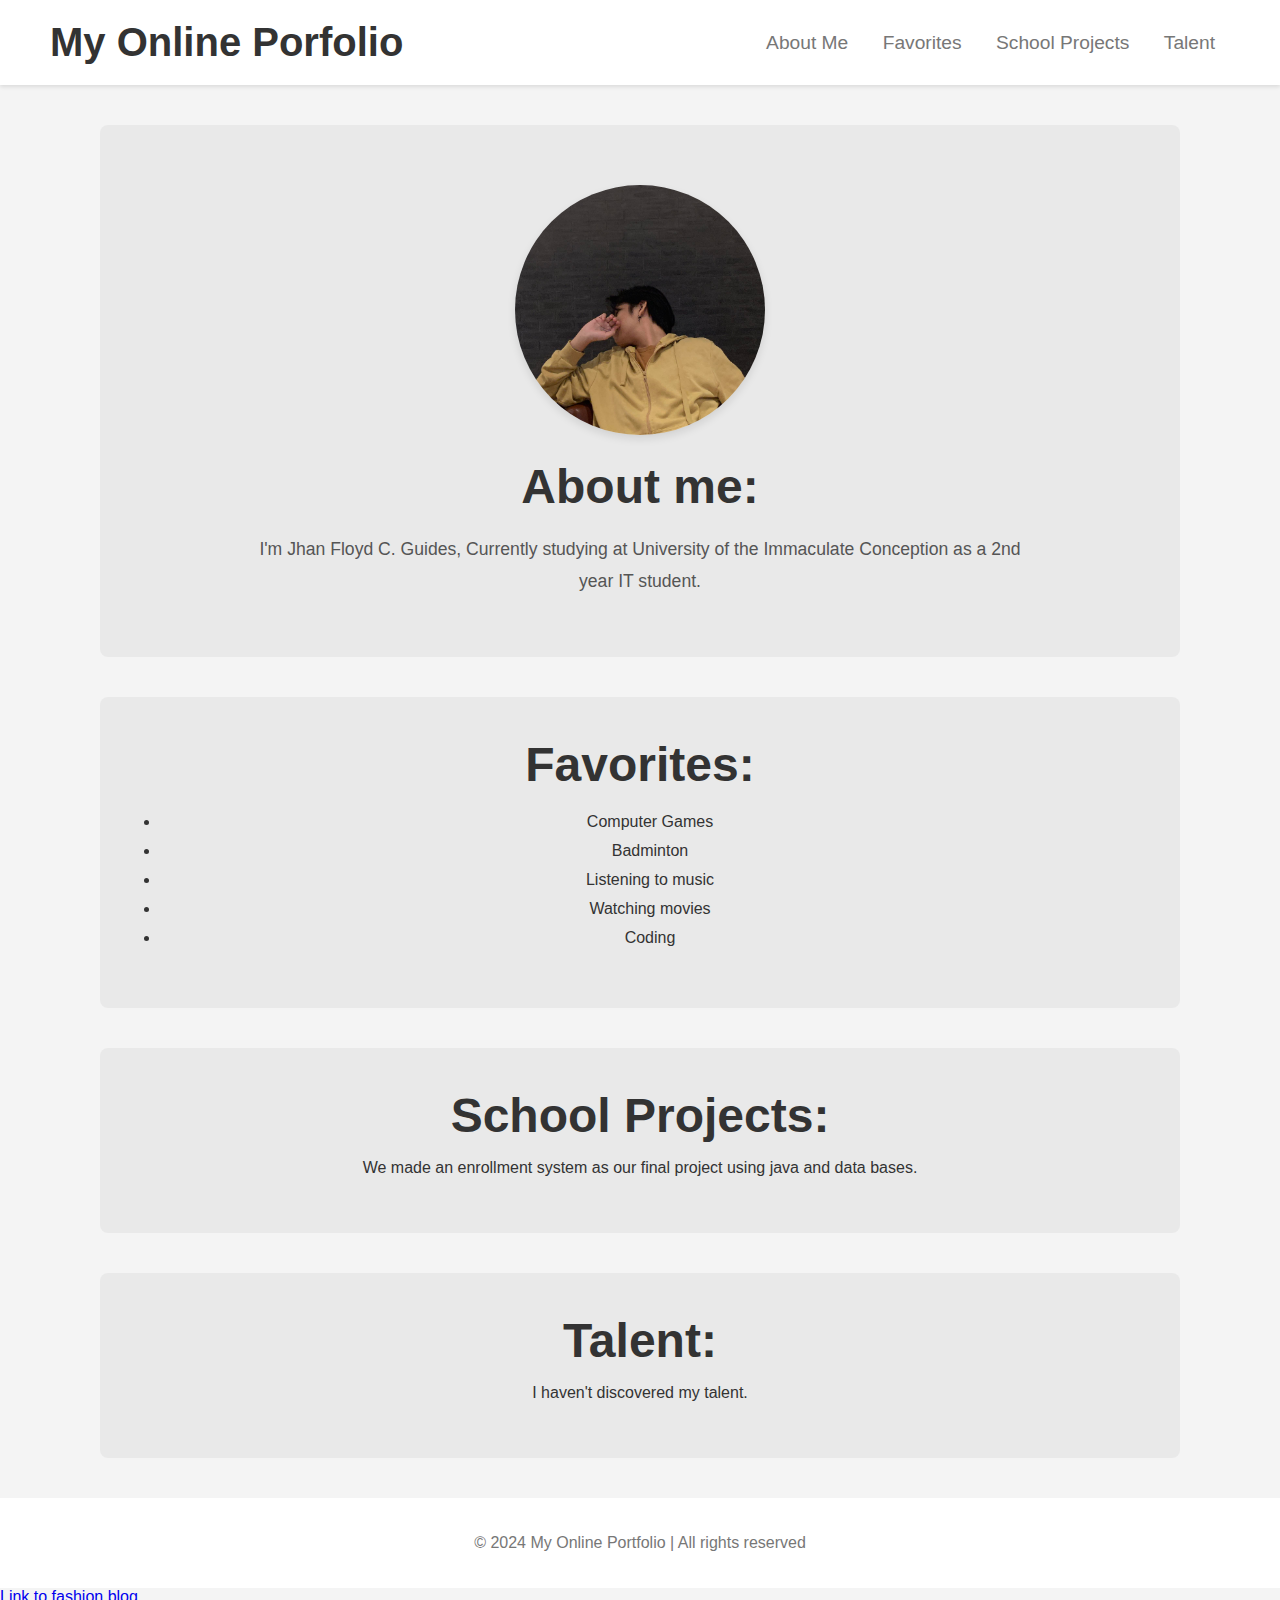
==== index.html @ f12caa39 "update" ====
<!DOCTYPE html>
<html lang="en">
<link rel="stylesheet" href="style.css">
  
<head>
    <meta charset="UTF-8">
    <meta name="viewport" content="width=device-width, initial-scale=1.0">
    <title>Document</title>
</head>
<body>
  <header>
    <h1>My Online Porfolio</h1>
    <nav>
      <a href="#about">About Me</a>
      <a href="#Favorites">Favorites</a>
      <a href="#Projects">School Projects</a>
      <a href="#Talent">Talent</a>
    </nav>
  </header>

      <section id="about">  
      <img src="prof.jpg" alt="profile pic" class="profile-img">     
      <h2>About me:</h2>   
       <p class="intro-text"> I'm Jhan Floyd C. Guides, Currently studying at University of the Immaculate Conception as a 2nd year IT student. </p>
      </section>

      <section id="Favorites">
      <h2>Favorites:</h2>
      <ul>
        <li>Computer Games</li>
        <li>Badminton</li>
        <li>Listening to music</li>
        <li>Watching movies</li>     
        <li>Coding</li>
      </ul>
      </section>

      <section id="Projects">
      <h2>School Projects:</h2>   
       <p> We made an enrollment system as our final project using java and data bases. </p>
      </section>

      <section id="Talent">
      <h2>Talent:</h2>    
       <p> I haven't discovered my talent. </p>
      </section>

      <footer>
        <p>© 2024 My Online Portfolio | All rights reserved</p>
      </footer>

       <a href="html/fashionblog/fashionblog.html">Link to fashion blog</a>
</body>
</html>
---- style.css ----
body {
  font-family: 'Arial', sans-serif;
  background-color: #f4f4f4;
  margin: 0;
  padding: 0;
  color: #333;
}

header {
  display: flex;
  justify-content: space-between;
  align-items: center;
  padding: 20px 50px;
  background-color: #fff;
  box-shadow: 0 2px 4px rgba(0, 0, 0, 0.1);
}

header h1 {
  margin: 0;
  font-size: 2.5em;
  font-weight: bold;
  color: #333;
}

header p {
  font-size: 1.2em;
  color: #777;
}

nav {
  margin-left: auto;
}

nav a {
  color: #777;
  text-decoration: none;
  margin: 0 15px;
  font-size: 1.2em;
}

nav a:hover {
  color: #ffdd57;
}

section {
  text-align: center;
  padding: 40px;
  background-color: #e9e9e9;
  border-radius: 8px;
  margin: 40px auto;
  width: 80%;
  max-width: 1000px;
}

ul {
  list-style-type: disc;
  padding-left: 20px;
  line-height: 1.8;
}

.profile-img {
  width: 250px;
  height: 250px;
  border-radius: 50%;
  object-fit: cover;
  box-shadow: 0 4px 8px rgba(0, 0, 0, 0.1);
  margin: 20px 0;
}

h2 {
  font-size: 3em;
  color: #333;
  margin: 0;
}

h2 span {
  display: block;
  font-size: 1.2em;
  color: #777;
}

.intro-text {
  font-size: 1.1em;
  line-height: 1.8;
  color: #555;
  max-width: 800px;
  margin: 20px auto;
}


footer {
  text-align: center;
  padding: 20px;
  background-color: #fff;
  margin-top: 40px;
}

footer p {
  color: #777;
  font-size: 1em;
}
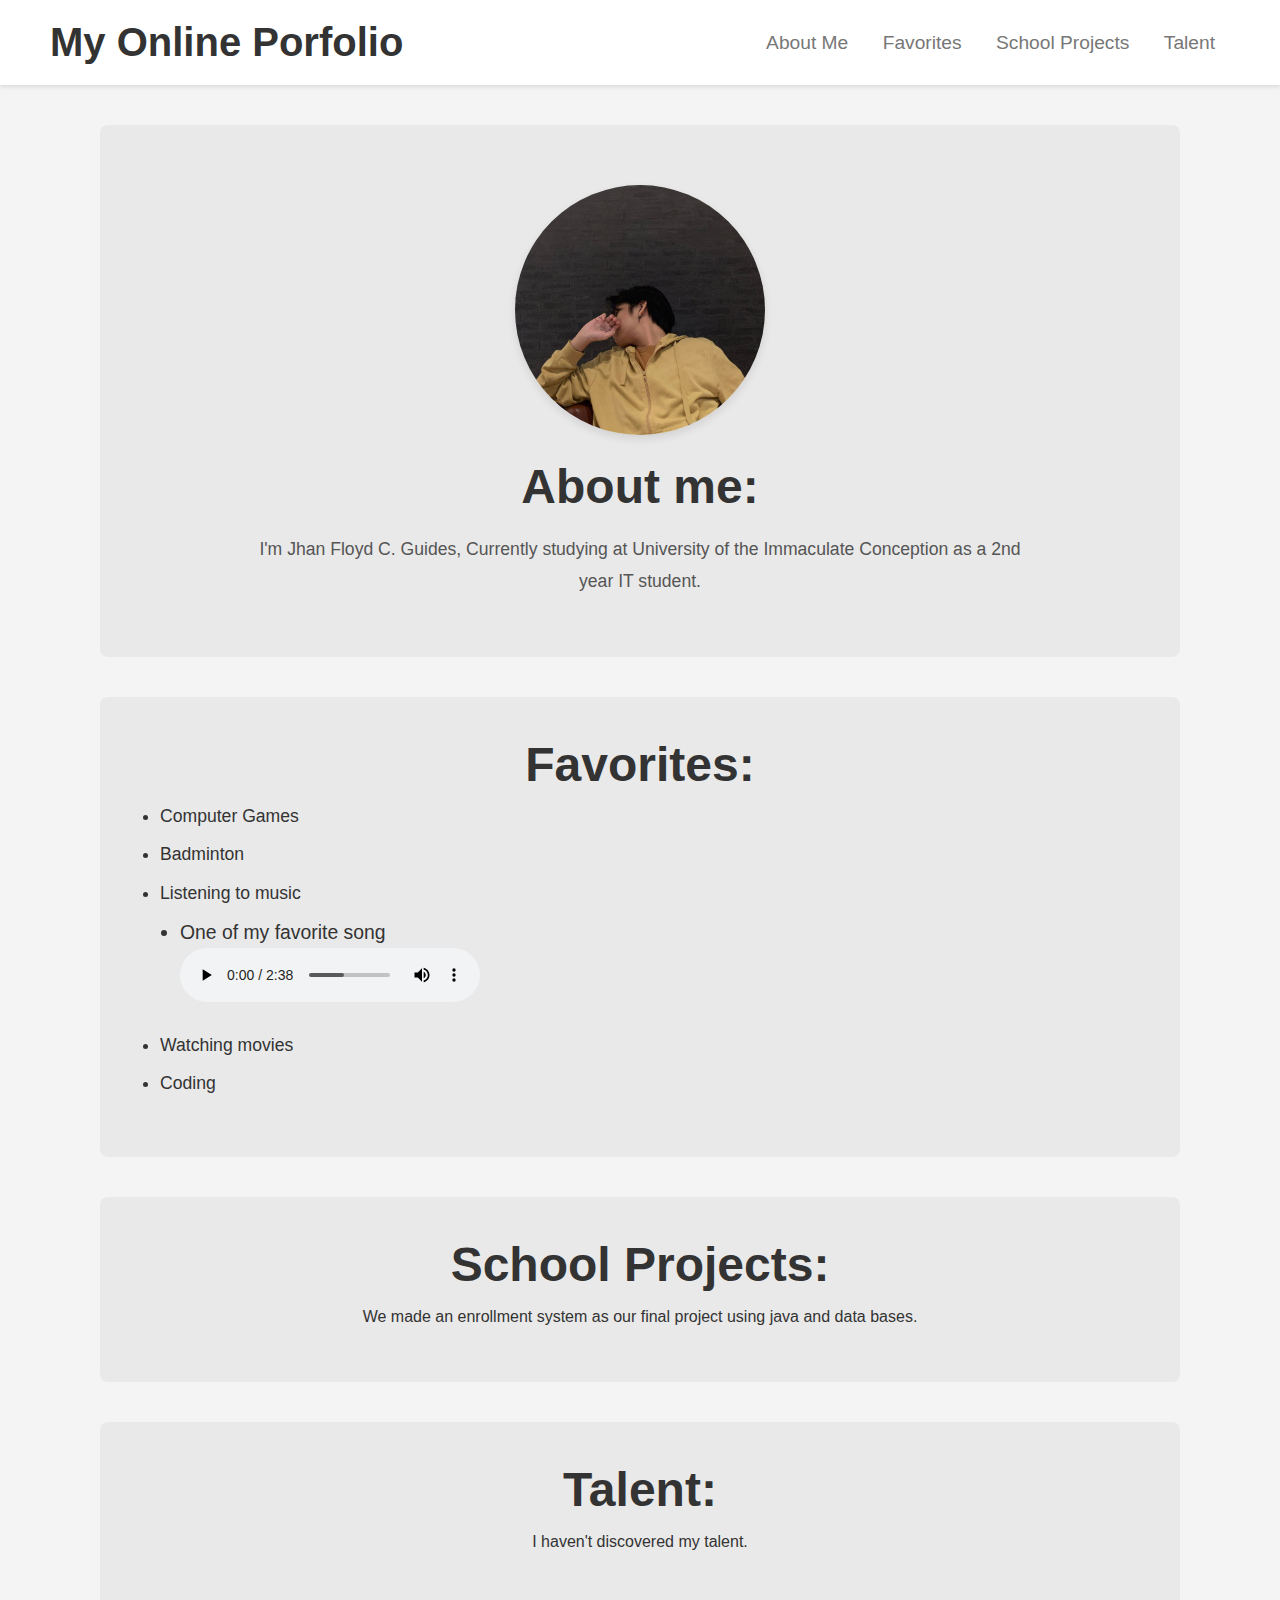
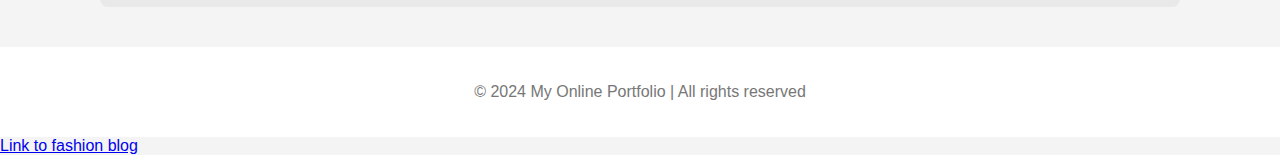
==== commit 9f4fd573: "update" ====
--- a/index.html
+++ b/index.html
@@ -28,8 +28,21 @@
       <h2>Favorites:</h2>
       <ul>
         <li>Computer Games</li>
-        <li>Badminton</li>
-        <li>Listening to music</li>
+        <li>Badminton</li> 
+        <li>Listening to music
+          <ul>
+          <li>  
+          One of my favorite song
+          <br>
+          <audio controls>
+          <source src="song.mp3" type="audio/mpeg">
+          Your browser does not support the audio element.
+      </audio>
+        </li>
+        </ul>
+      </li>
+    
+ 
         <li>Watching movies</li>     
         <li>Coding</li>
       </ul>
--- a/style.css
+++ b/style.css
@@ -42,6 +42,21 @@
   color: #ffdd57;
 }
 
+ul {
+  list-style-type: disc;
+  padding-left: 20px;
+  margin-top: 0;
+  margin-bottom: 20px;
+}
+
+ul li {
+  text-align: left;
+  margin: 10px 0;
+  line-height: 1.6;
+  font-size: 1.1em;
+}
+
+
 section {
   text-align: center;
   padding: 40px;
@@ -52,11 +67,7 @@
   max-width: 1000px;
 }
 
-ul {
-  list-style-type: disc;
-  padding-left: 20px;
-  line-height: 1.8;
-}
+
 
 .profile-img {
   width: 250px;
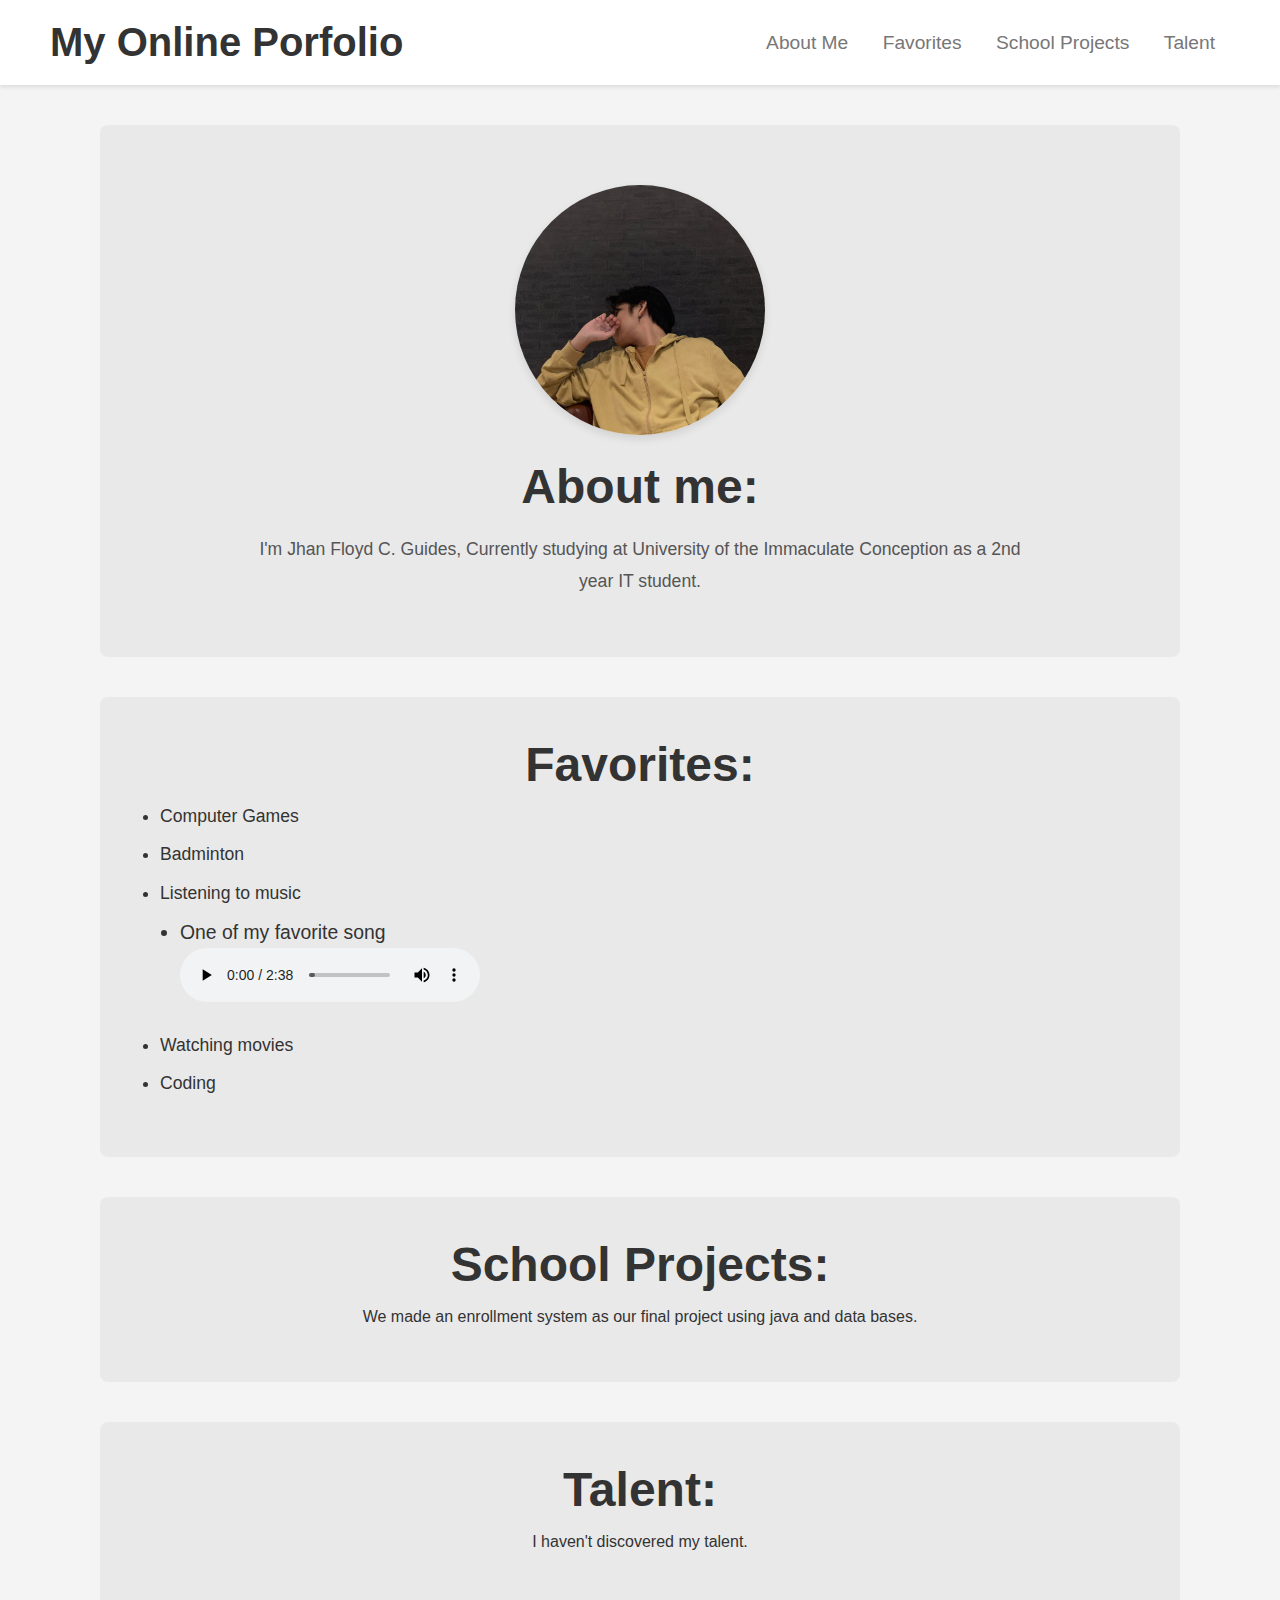
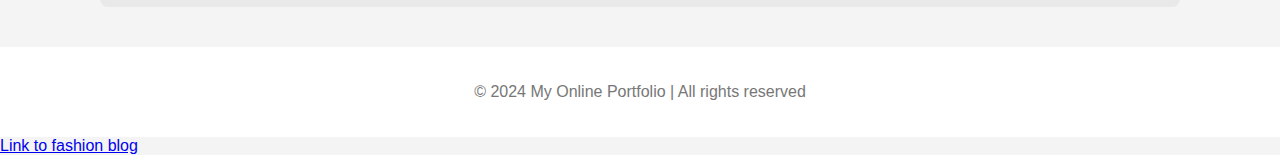
==== commit 8b06831f: "alignment" ====
--- a/index.html
+++ b/index.html
@@ -41,8 +41,7 @@
         </li>
         </ul>
       </li>
-    
- 
+     
         <li>Watching movies</li>     
         <li>Coding</li>
       </ul>
--- a/style.css
+++ b/style.css
@@ -43,6 +43,7 @@
 }
 
 ul {
+  text-align: left;
   list-style-type: disc;
   padding-left: 20px;
   margin-top: 0;
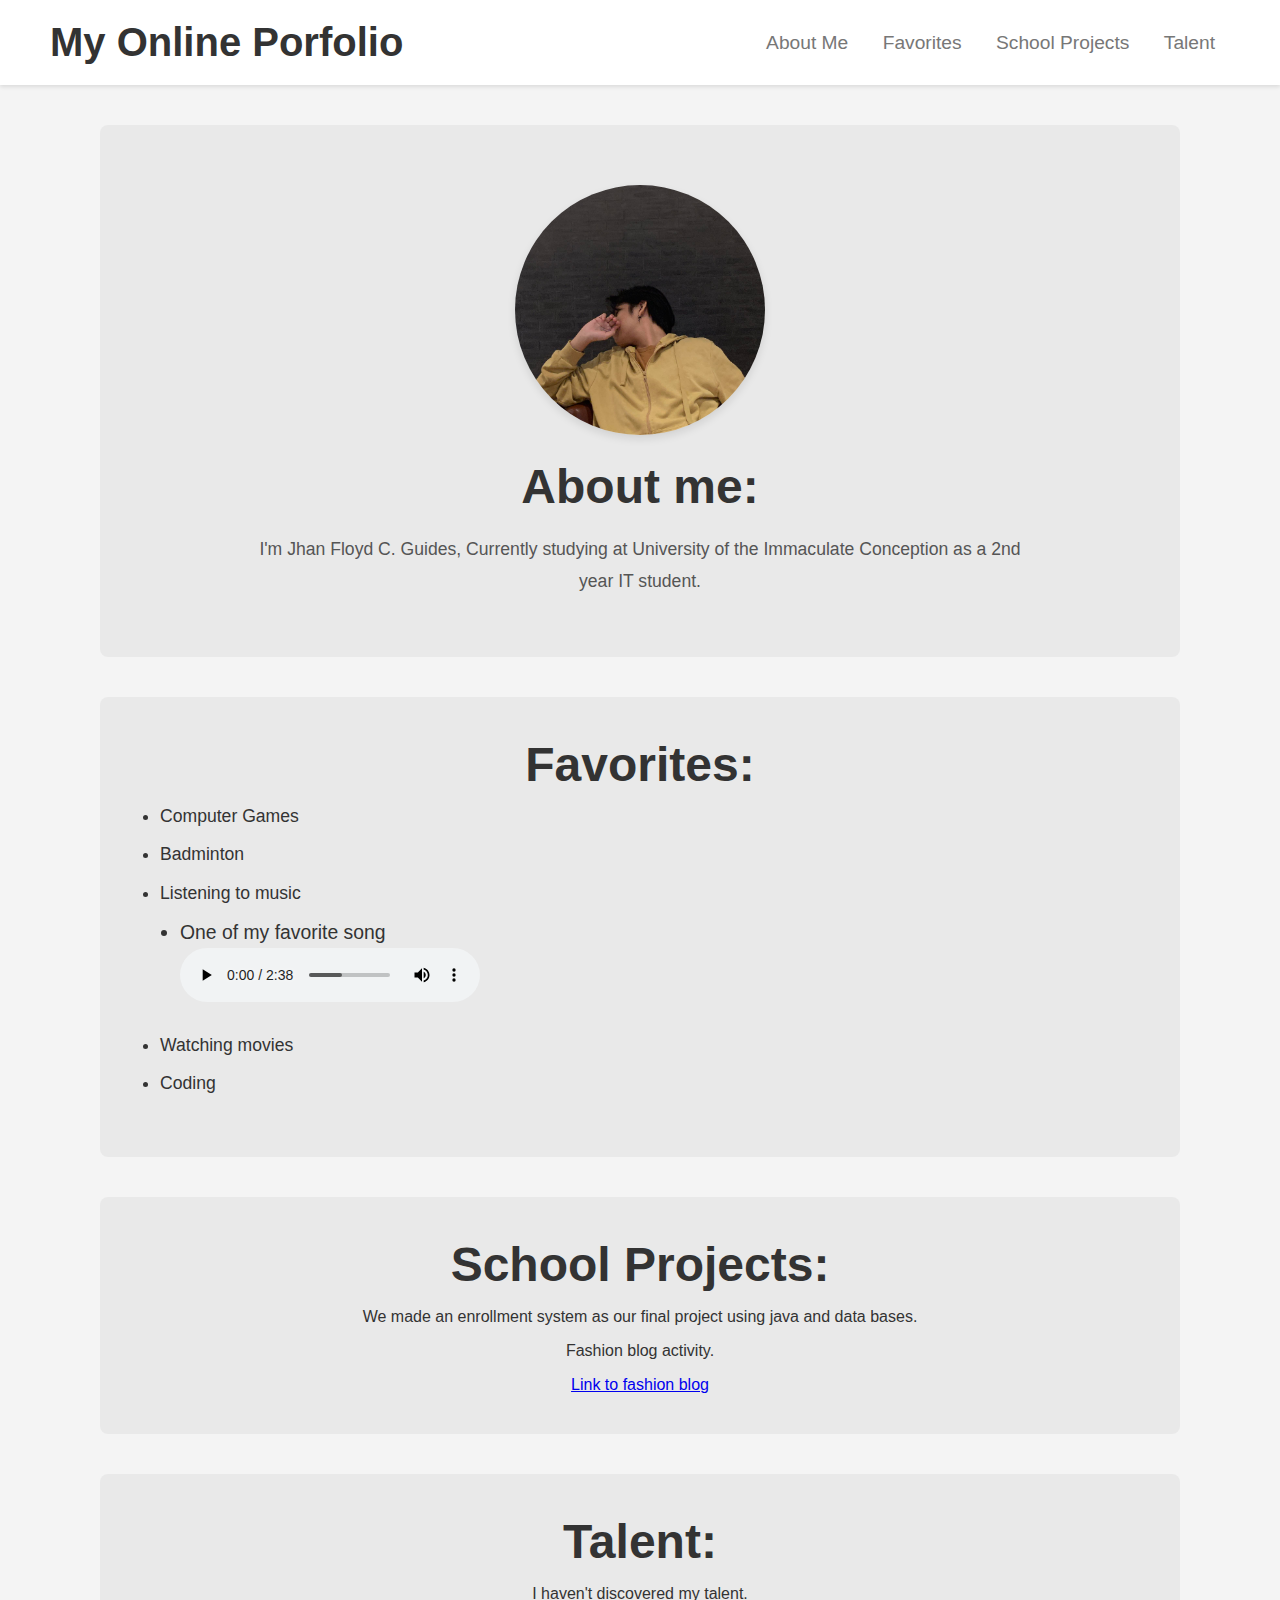
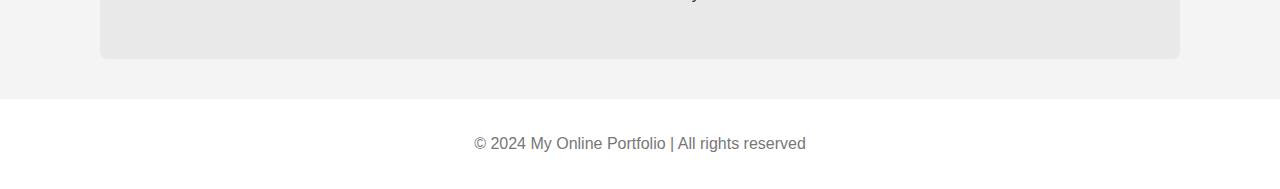
==== commit 18886291: "update" ====
--- a/index.html
+++ b/index.html
@@ -49,7 +49,12 @@
 
       <section id="Projects">
       <h2>School Projects:</h2>   
+      
        <p> We made an enrollment system as our final project using java and data bases. </p>
+      
+        <p>Fashion blog activity.</p>
+        
+       <a href="html/fashionblog/fashionblog.html">Link to fashion blog</a>
       </section>
 
       <section id="Talent">
@@ -61,6 +66,6 @@
         <p>© 2024 My Online Portfolio | All rights reserved</p>
       </footer>
 
-       <a href="html/fashionblog/fashionblog.html">Link to fashion blog</a>
+       
 </body>
 </html>
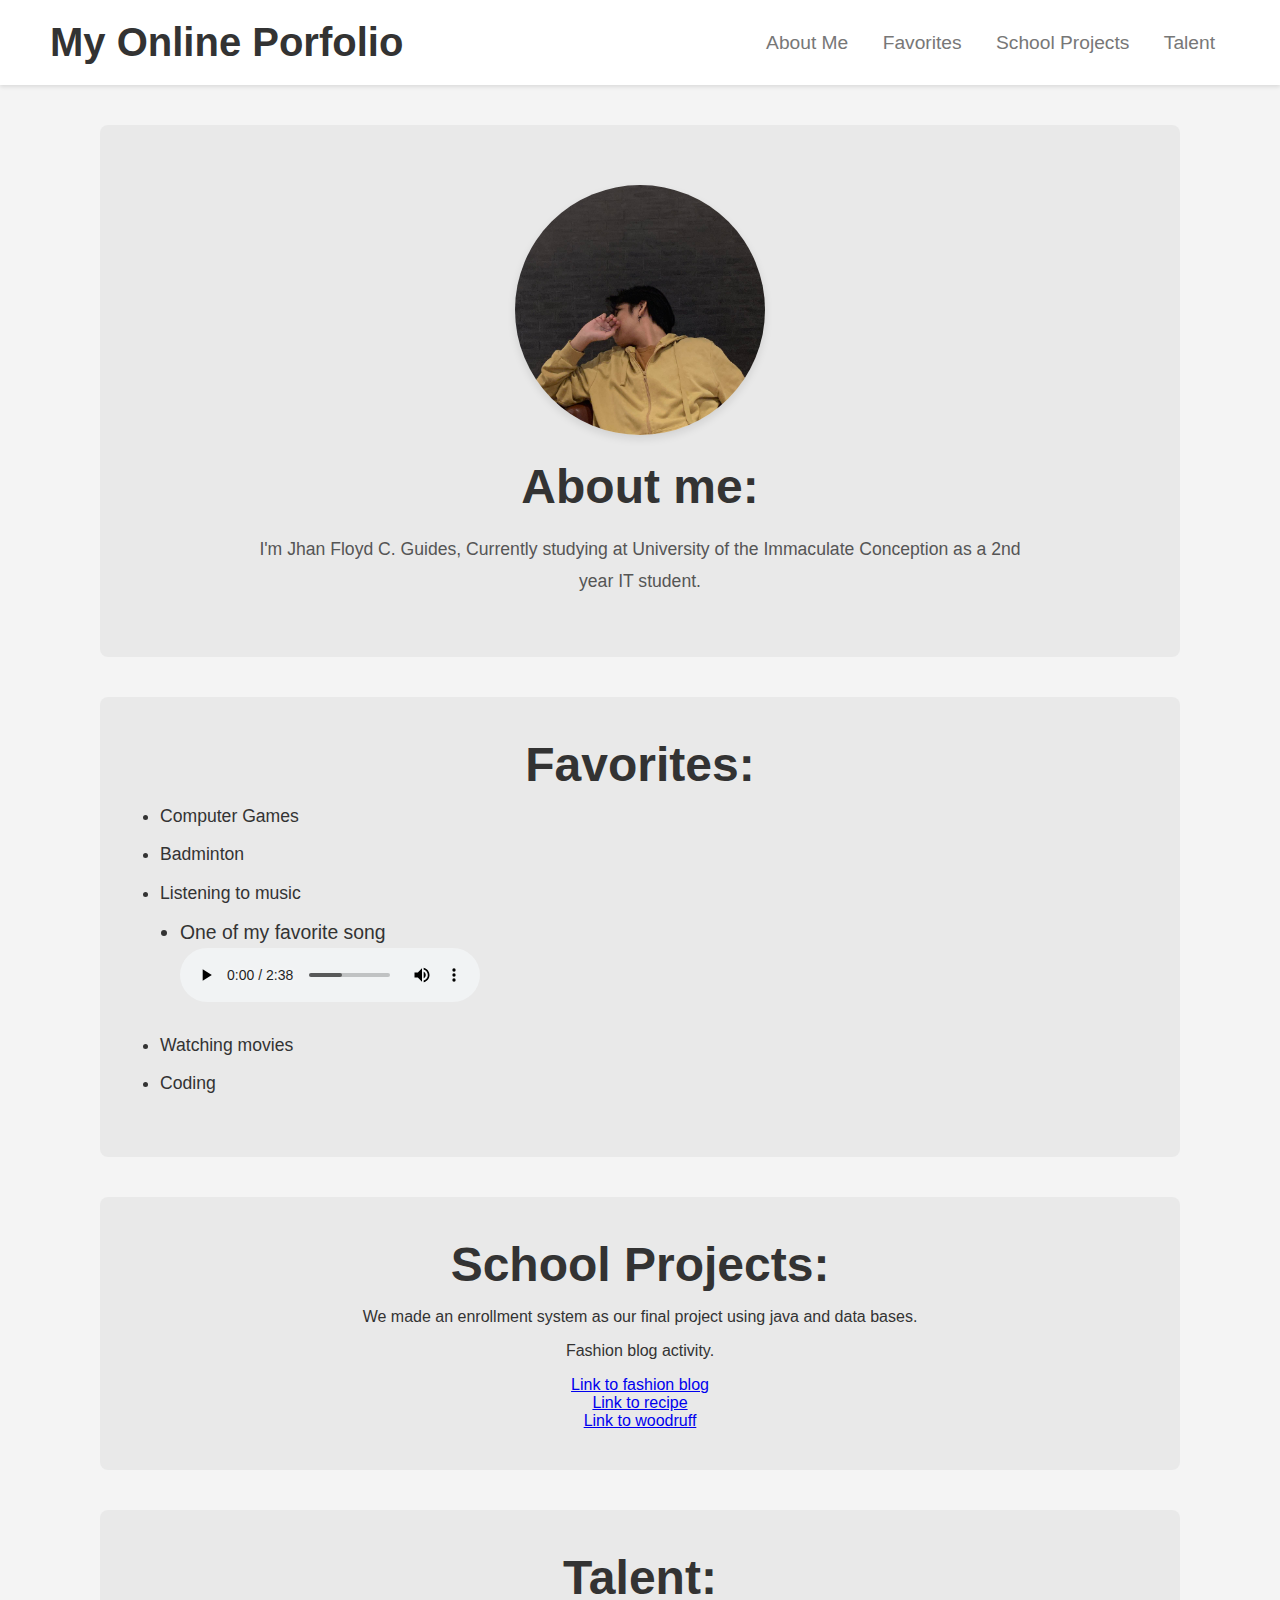
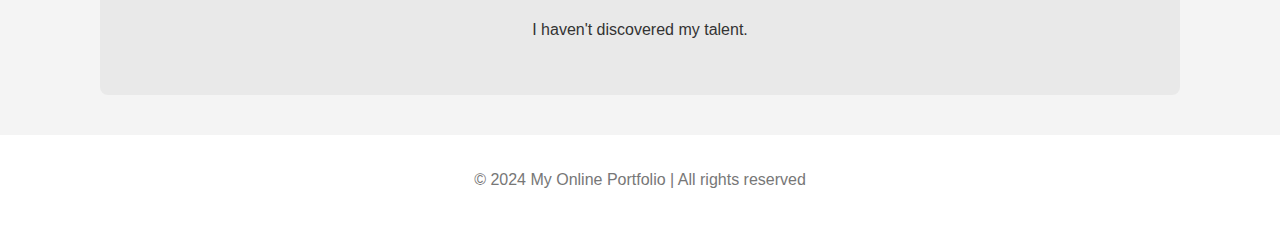
==== commit 66b87c6c: "update" ====
--- a/index.html
+++ b/index.html
@@ -55,6 +55,12 @@
         <p>Fashion blog activity.</p>
         
        <a href="html/fashionblog/fashionblog.html">Link to fashion blog</a>
+       <br>
+       <a href="recipe/recipe.html">Link to recipe</a>
+       <br>
+       <a href="woodruff/woodruff.html">Link to woodruff</a>
+        
+
       </section>
 
       <section id="Talent">
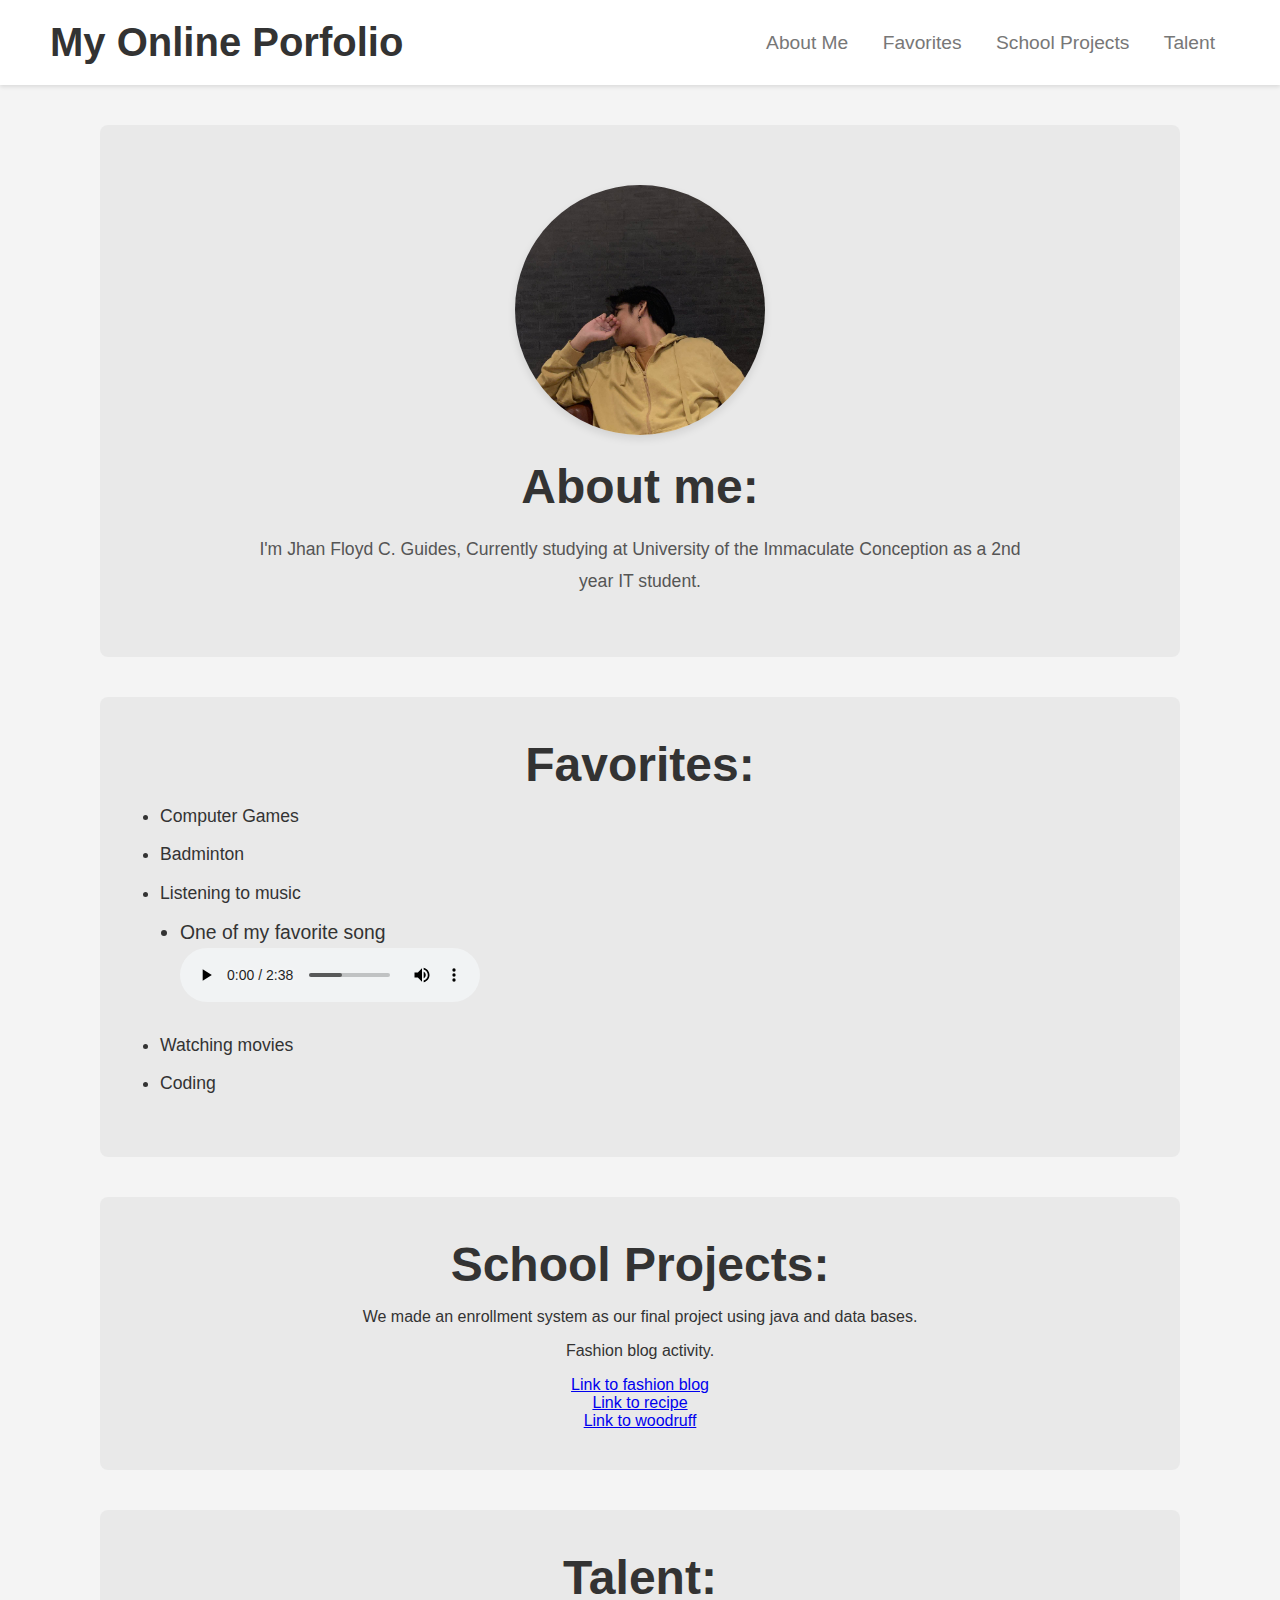
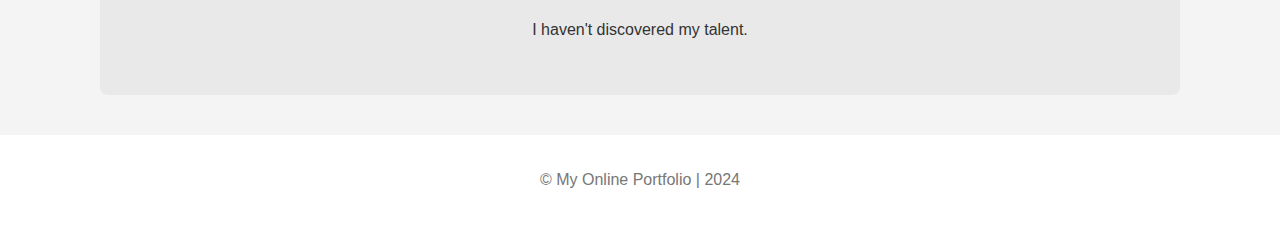
==== commit ab305cee: "Update index.html" ====
--- a/index.html
+++ b/index.html
@@ -69,7 +69,7 @@
       </section>
 
       <footer>
-        <p>© 2024 My Online Portfolio | All rights reserved</p>
+        <p>© My Online Portfolio | 2024</p>
       </footer>
 
        
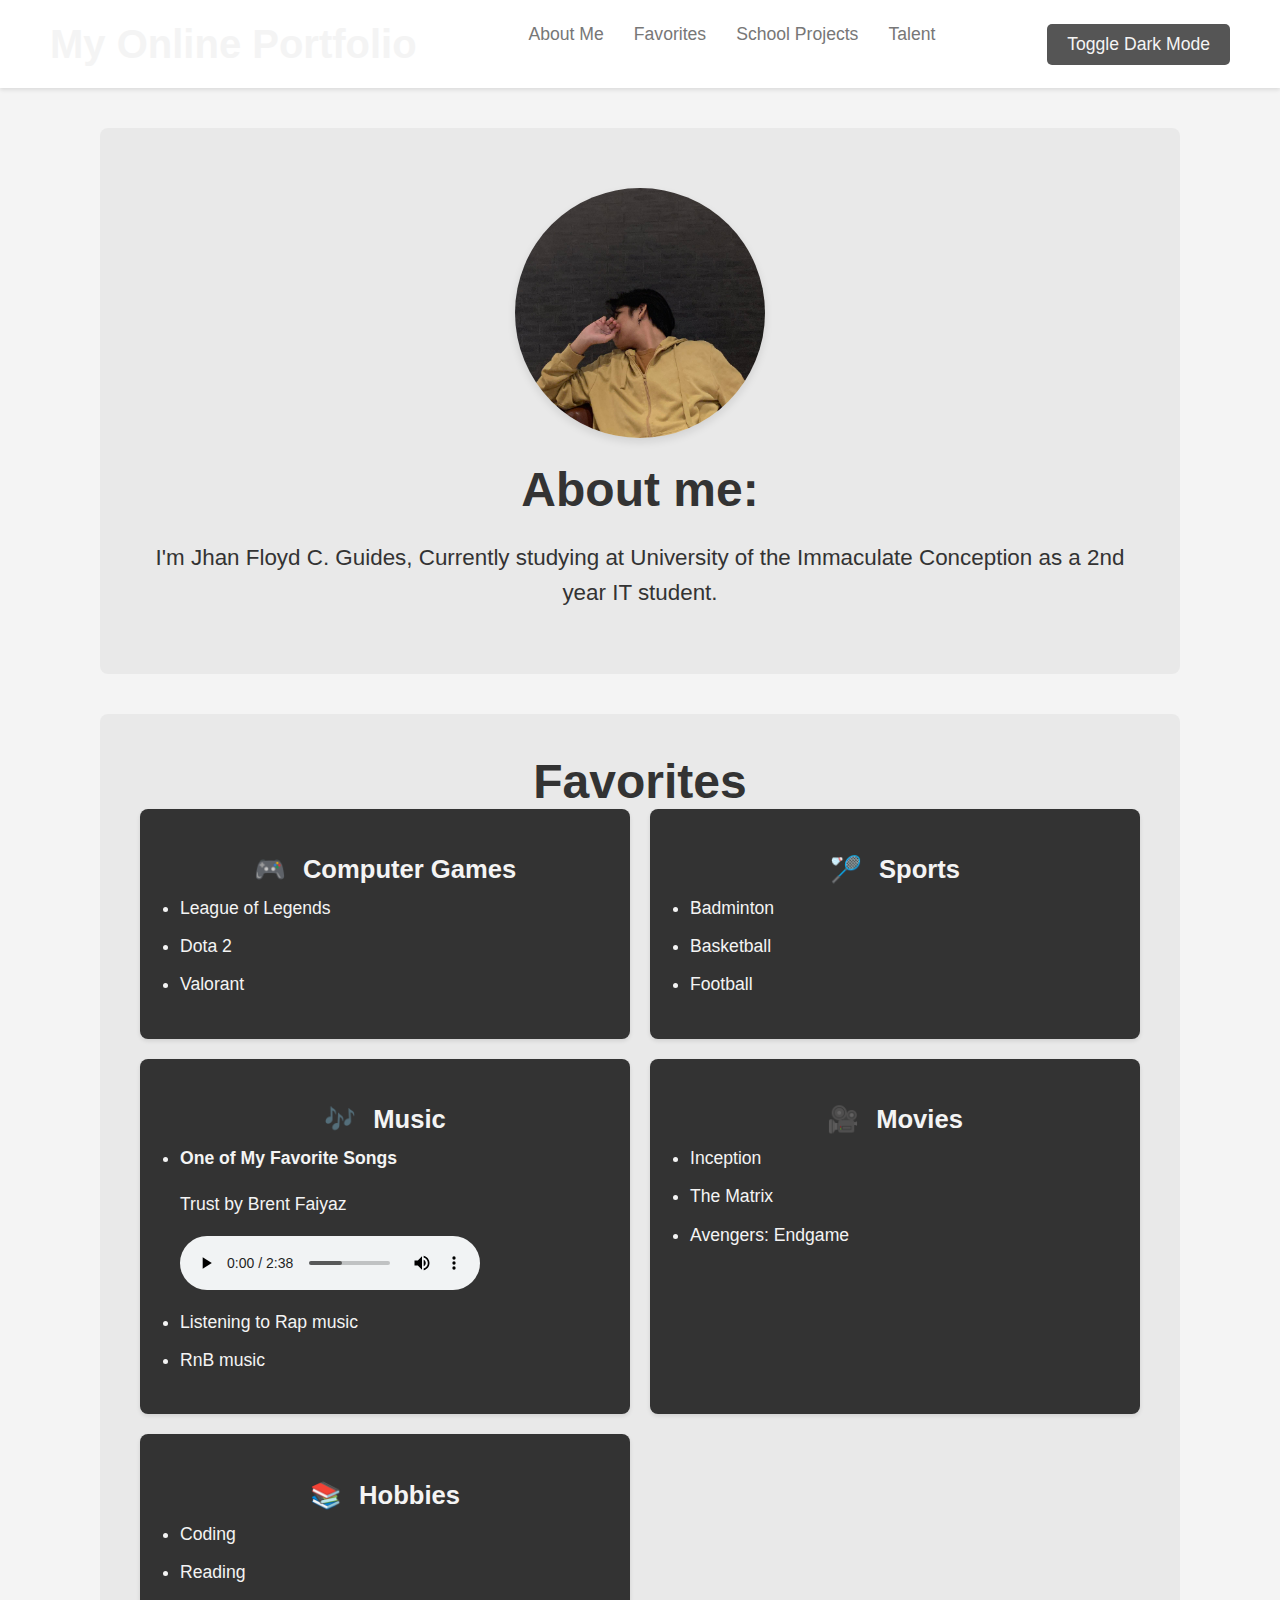
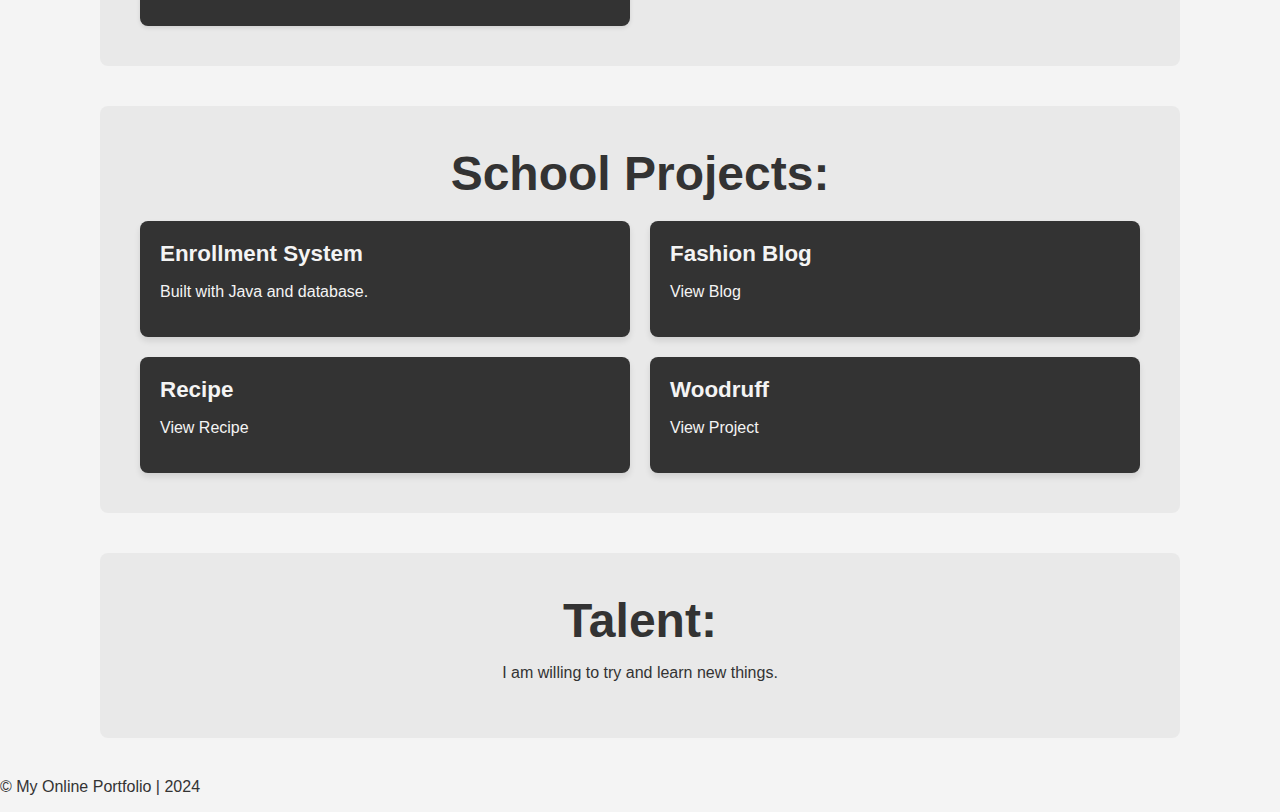
==== commit bda6d37f: "Improved portfolio" ====
--- a/index.html
+++ b/index.html
@@ -1,77 +1,119 @@
 <!DOCTYPE html>
 <html lang="en">
-<link rel="stylesheet" href="style.css">
-  
 <head>
-    <meta charset="UTF-8">
-    <meta name="viewport" content="width=device-width, initial-scale=1.0">
-    <title>Document</title>
+  <meta charset="UTF-8">
+  <meta name="viewport" content="width=device-width, initial-scale=1.0">
+  <title>Jhan Floyd C. Guides - Portfolio</title>
+  <link rel="stylesheet" href="style.css">
 </head>
 <body>
   <header>
-    <h1>My Online Porfolio</h1>
+    <h1>My Online Portfolio</h1>
     <nav>
-      <a href="#about">About Me</a>
-      <a href="#Favorites">Favorites</a>
-      <a href="#Projects">School Projects</a>
-      <a href="#Talent">Talent</a>
+      <button class="hamburger" aria-label="Toggle menu">
+        ☰
+      </button>
+      <ul class="menu">
+        <li><a href="#about">About Me</a></li>
+        <li><a href="#Favorites">Favorites</a></li>
+        <li><a href="#Projects">School Projects</a></li>
+        <li><a href="#Talent">Talent</a></li>
+      </ul>
     </nav>
+    <button id="dark-mode-toggle" class="dark-mode-btn">Toggle Dark Mode</button>
   </header>
 
-      <section id="about">  
-      <img src="prof.jpg" alt="profile pic" class="profile-img">     
-      <h2>About me:</h2>   
-       <p class="intro-text"> I'm Jhan Floyd C. Guides, Currently studying at University of the Immaculate Conception as a 2nd year IT student. </p>
-      </section>
+  <section id="about">
+    <img src="prof.jpg" alt="profile pic" class="profile-img">
+    <h2>About me:</h2>
+    <p class="intro-text">I'm Jhan Floyd C. Guides, Currently studying at University of the Immaculate Conception as a 2nd year IT student.</p>
+  </section>
 
-      <section id="Favorites">
-      <h2>Favorites:</h2>
-      <ul>
-        <li>Computer Games</li>
-        <li>Badminton</li> 
-        <li>Listening to music
-          <ul>
-          <li>  
-          One of my favorite song
-          <br>
-          <audio controls>
-          <source src="song.mp3" type="audio/mpeg">
-          Your browser does not support the audio element.
-      </audio>
-        </li>
+  <section id="Favorites">
+    <h2>Favorites</h2>
+    <div class="favorites-container">
+      <div class="favorite-category">
+        <h3><span class="icon">🎮</span> Computer Games</h3>
+        <ul>
+          <li>League of Legends</li>
+          <li>Dota 2</li>
+          <li>Valorant</li>
         </ul>
-      </li>
-     
-        <li>Watching movies</li>     
-        <li>Coding</li>
-      </ul>
-      </section>
+      </div>
+      <div class="favorite-category">
+        <h3><span class="icon">🏸</span> Sports</h3>
+        <ul>
+          <li>Badminton</li>
+          <li>Basketball</li>
+          <li>Football</li>
+        </ul>
+      </div>
+      <div class="favorite-category">
+        <h3><span class="icon">🎶</span> Music</h3>
+        <ul>
+          <li>
+            <strong>One of My Favorite Songs</strong>
+            <p>Trust by Brent Faiyaz</p>
+            <div class="audio-player">
+              <audio controls aria-label="Audio player for Trust by Brent Faiyaz">
+                <source src="song.mp3" type="audio/mpeg">
+                Your browser does not support the audio element.
+              </audio>
+            </div>
+          </li>
+          <li>Listening to Rap music</li>
+          <li>RnB music</li>
+        </ul>
+      </div>
+      <div class="favorite-category">
+        <h3><span class="icon">🎥</span> Movies</h3>
+        <ul>
+          <li>Inception</li>
+          <li>The Matrix</li>
+          <li>Avengers: Endgame</li>
+        </ul>
+      </div>
+      <div class="favorite-category">
+        <h3><span class="icon">📚</span> Hobbies</h3>
+        <ul>
+          <li>Coding</li>
+          <li>Reading</li>
+        </ul>
+      </div>
+    </div>
+  </section>
 
-      <section id="Projects">
-      <h2>School Projects:</h2>   
+  <section id="Projects">
+    <h2>School Projects:</h2>
+    <div class="project-cards">
+      <div class="card">
+        <h3>Enrollment System</h3>
+        <p>Built with Java and database.</p>
+      </div>
+      <div class="card">
+        <h3>Fashion Blog</h3>
+        <p><a href="html/fashionblog/fashionblog.html">View Blog</a></p>
+      </div>
+      <div class="card">
+        <h3>Recipe</h3>
+        <p><a href="recipe/recipe.html">View Recipe</a></p>
+      </div>
+      <div class="card">
+        <h3>Woodruff</h3>
+        <p><a href="woodruff/woodruff.html">View Project</a></p>
+      </div>
+    </div>
+  </section>
       
-       <p> We made an enrollment system as our final project using java and data bases. </p>
-      
-        <p>Fashion blog activity.</p>
-        
-       <a href="html/fashionblog/fashionblog.html">Link to fashion blog</a>
-       <br>
-       <a href="recipe/recipe.html">Link to recipe</a>
-       <br>
-       <a href="woodruff/woodruff.html">Link to woodruff</a>
-        
+  <section id="Talent">
+    <h2>Talent:</h2>    
+    <p>I am willing to try and learn new things.</p>
+  </section>
 
-      </section>
+  <footer>
+    <p>© My Online Portfolio | 2024</p>
+  </footer>
 
-      <section id="Talent">
-      <h2>Talent:</h2>    
-       <p> I haven't discovered my talent. </p>
-      </section>
-
-      <footer>
-        <p>© My Online Portfolio | 2024</p>
-      </footer>
-
-       
+  <script src="script.js"></script>
 </body>
 </html>
--- a/style.css
+++ b/style.css
@@ -1,9 +1,11 @@
+/* Base Styles */
 body {
   font-family: 'Arial', sans-serif;
   background-color: #f4f4f4;
   margin: 0;
   padding: 0;
   color: #333;
+  transition: background-color 0.3s, color 0.3s;
 }
 
 header {
@@ -13,6 +15,7 @@
   padding: 20px 50px;
   background-color: #fff;
   box-shadow: 0 2px 4px rgba(0, 0, 0, 0.1);
+  transition: background-color 0.3s ease;
 }
 
 header h1 {
@@ -22,24 +25,83 @@
   color: #333;
 }
 
-header p {
-  font-size: 1.2em;
+nav {
+  position: relative;
+}
+
+.hamburger {
+  display: none;
+  background: none;
+  border: none;
+  font-size: 2em;
+  cursor: pointer;
+}
+
+.menu {
+  display: flex;
+  list-style: none;
+  padding: 0;
+}
+
+.menu li {
+  margin: 0 15px;
+}
+
+.menu a {
+  text-decoration: none;
   color: #777;
-}
-
-nav {
-  margin-left: auto;
-}
-
-nav a {
-  color: #777;
-  text-decoration: none;
-  margin: 0 15px;
-  font-size: 1.2em;
-}
-
-nav a:hover {
-  color: #ffdd57;
+  transition: color 0.3s ease;
+}
+
+.dark-mode-btn {
+  background-color: #333;
+  color: #fff;
+  border: none;
+  padding: 10px 20px;
+  cursor: pointer;
+  font-size: 1.1em;
+  border-radius: 5px;
+  transition: background-color 0.3s ease;
+}
+
+.dark-mode-btn:hover {
+  background-color: #555;
+}
+
+@media (max-width: 768px) {
+  .hamburger {
+    display: block;
+  }
+
+  .menu {
+    display: none;
+    flex-direction: column;
+    position: absolute;
+    top: 50px;
+    left: 0;
+    background-color: #fff;
+    box-shadow: 0 4px 8px rgba(0, 0, 0, 0.1);
+    width: 100%;
+  }
+
+  .menu.active {
+    display: flex;
+  }
+
+  .menu li {
+    padding: 10px;
+    text-align: center;
+  }
+
+  .menu a {
+    color: #333;
+  }
+
+  .dark-mode-btn {
+    display: block;
+    margin-top: 10px;
+    align-self: center;
+  }
 }
 
 ul {
@@ -56,7 +118,6 @@
   line-height: 1.6;
   font-size: 1.1em;
 }
-
 
 section {
   text-align: center;
@@ -66,9 +127,8 @@
   margin: 40px auto;
   width: 80%;
   max-width: 1000px;
-}
-
-
+  transition: background-color 0.3s ease, color 0.3s ease;
+}
 
 .profile-img {
   width: 250px;
@@ -85,29 +145,120 @@
   margin: 0;
 }
 
-h2 span {
-  display: block;
-  font-size: 1.2em;
-  color: #777;
-}
-
 .intro-text {
-  font-size: 1.1em;
-  line-height: 1.8;
-  color: #555;
-  max-width: 800px;
-  margin: 20px auto;
-}
-
-
-footer {
-  text-align: center;
+  font-size: 1.4em;
+  line-height: 1.6;
+}
+
+.favorites-container {
+  display: grid;
+  grid-template-columns: repeat(2, 1fr);
+  gap: 20px;
+}
+
+.favorite-category {
+  background: #fff;
+  border-radius: 8px;
+  box-shadow: 0 2px 4px rgba(0, 0, 0, 0.1);
   padding: 20px;
+}
+
+.favorite-category h3 {
+  font-size: 1.6em;
+  color: #333;
+  margin-bottom: 10px;
+}
+
+.icon {
+  margin-right: 10px;
+}
+
+.project-cards {
+  display: grid;
+  grid-template-columns: repeat(2, 1fr);
+  gap: 20px;
+  margin-top: 20px;
+}
+
+.card {
   background-color: #fff;
-  margin-top: 40px;
-}
-
-footer p {
-  color: #777;
+  padding: 20px;
+  box-shadow: 0 4px 6px rgba(0, 0, 0, 0.1);
+  border-radius: 8px;
+  text-align: left;
+}
+
+.card h3 {
+  font-size: 1.4em;
+  margin: 0;
+}
+
+.card p {
   font-size: 1em;
-}+}
+
+.card a {
+  color: #007BFF;
+  text-decoration: none;
+}
+
+.card a:hover {
+  text-decoration: underline;
+}
+
+/* Dark Mode Styles */
+body.dark-mode {
+  background-color: #181818;
+  color: #f4f4f4;
+}
+
+header.dark-mode {
+  background-color: #222;
+}
+
+header h1 {
+  color: #f4f4f4;
+}
+
+.menu a:hover {
+  color: #fff;
+}
+
+section.dark-mode {
+  background-color: #444;
+  color: #f4f4f4;
+}
+
+.favorite-category {
+  background-color: #333;
+  color: #f4f4f4;
+}
+
+.favorite-category h3 {
+  color: #f4f4f4;
+}
+
+.card {
+  background-color: #333;
+  color: #f4f4f4;
+}
+
+.card a {
+  color: #f4f4f4;
+}
+
+.card a:hover {
+  color: #007BFF;
+}
+
+.dark-mode-btn {
+  background-color: #555;
+  color: #f4f4f4;
+}
+
+.dark-mode-btn:hover {
+  background-color: #777;
+}
+
+
+
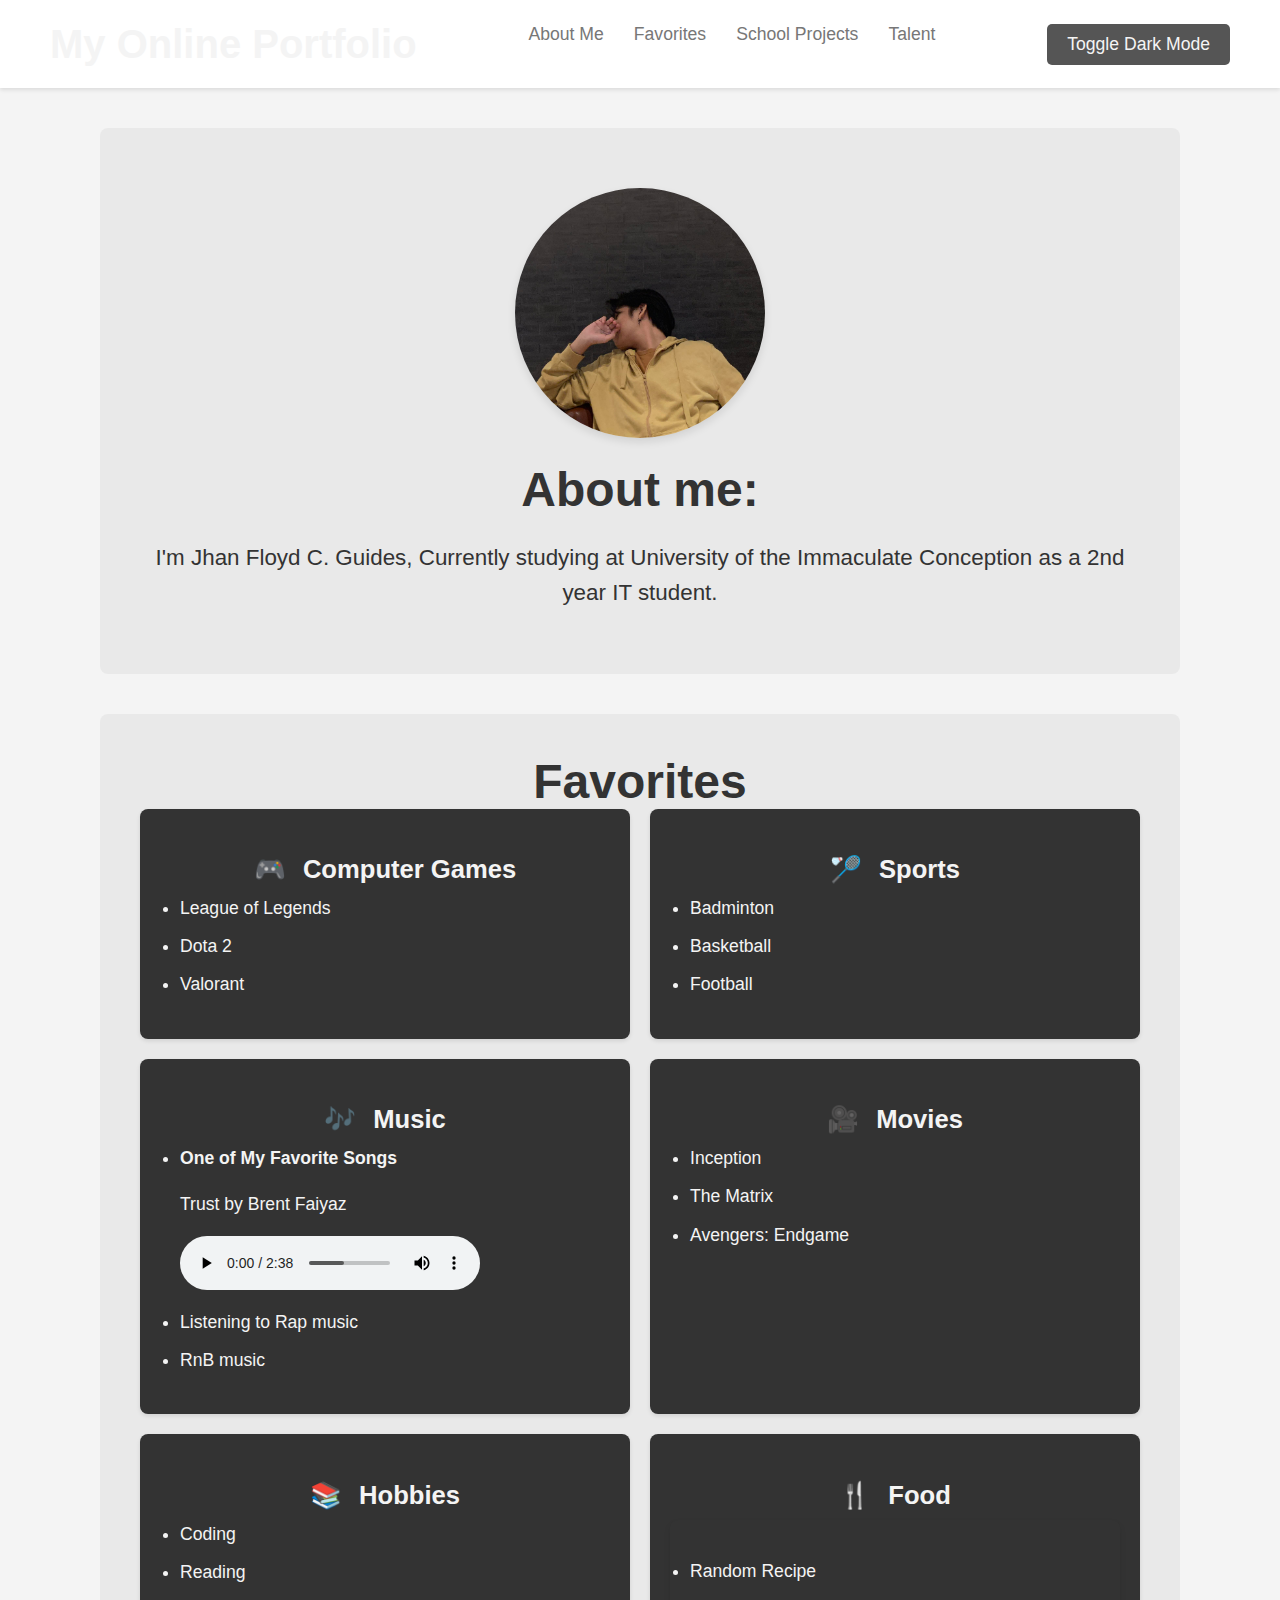
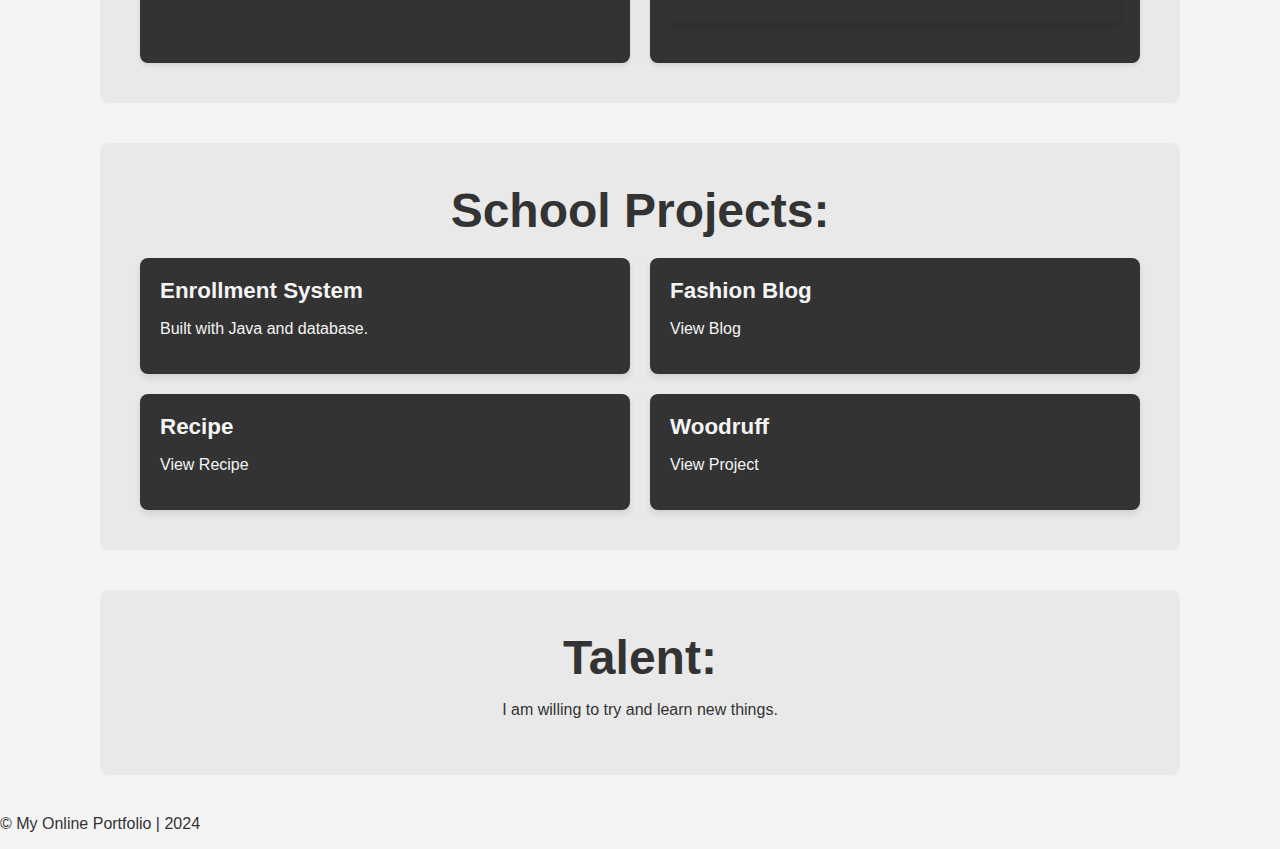
==== commit 83987c2e: "added api" ====
--- a/index.html
+++ b/index.html
@@ -80,6 +80,12 @@
           <li>Reading</li>
         </ul>
       </div>
+      <div class="favorite-category">
+        <h3><span class="icon">🍴</span> Food</h3>
+        <ul class="card">
+          <li><p><a href="api.html" class="class">Random Recipe</a></p></li>
+        </ul>
+      </div>
     </div>
   </section>
 
@@ -102,6 +108,7 @@
         <h3>Woodruff</h3>
         <p><a href="woodruff/woodruff.html">View Project</a></p>
       </div>
+      
     </div>
   </section>
       
--- a/style.css
+++ b/style.css
@@ -1,4 +1,4 @@
-/* Base Styles */
+
 body {
   font-family: 'Arial', sans-serif;
   background-color: #f4f4f4;
@@ -206,6 +206,7 @@
   text-decoration: underline;
 }
 
+
 /* Dark Mode Styles */
 body.dark-mode {
   background-color: #181818;
@@ -261,4 +262,31 @@
 }
 
 
-
+/*API RECIPE*/
+#recipe-container {
+  background-color: #f4f4f4;
+  padding: 20px;
+  border-radius: 8px;
+  margin-top: 20px;
+}
+
+#recipe-container h2 {
+  font-size: 2em;
+  color: #333;
+}
+
+#recipe-container ul {
+  list-style-type: none;
+  padding-left: 0;
+}
+
+#recipe-container li {
+  font-size: 1.2em;
+  color: #555;
+}
+
+#recipe-container img {
+  margin-top: 20px;
+  border-radius: 8px;
+}
+
